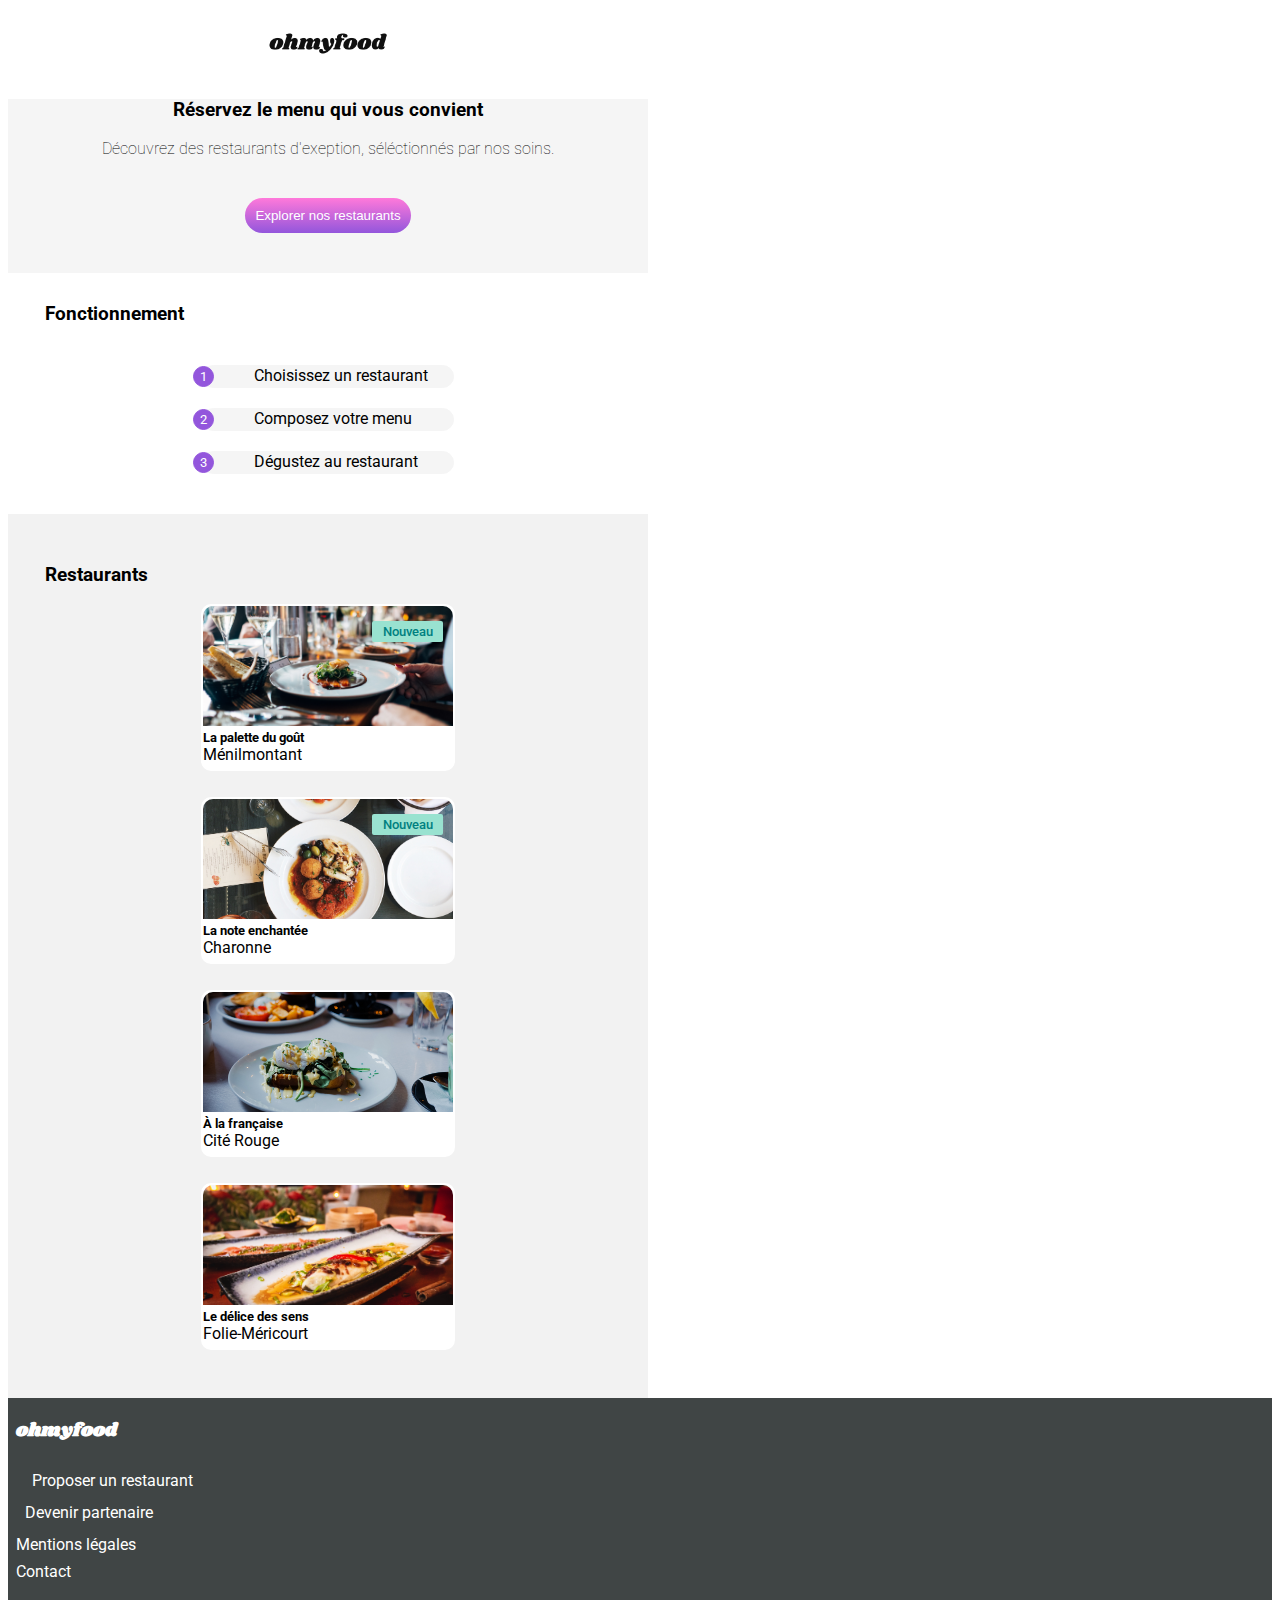
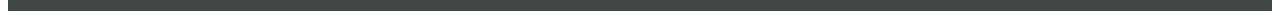
==== index.html @ 80c50f07 "First Commit" ====
<!DOCTYPE html>
<html>
<head>
	<title>ohmyfood</title>
	<meta charset="utf-8">
	<link rel="stylesheet" type="text/css" href="style.css">
	<link rel="preconnect" href="https://fonts.gstatic.com">
	<link rel="preconnect" href="https://fonts.gstatic.com">
	<link rel="preconnect" href="https://fonts.gstatic.com">
<link href="https://fonts.googleapis.com/css2?family=Roboto:wght@100&display=swap" rel="stylesheet">
	<link href="https://fonts.googleapis.com/css2?family=Roboto&display=swap" rel="stylesheet">
	<link rel="preconnect" href="https://fonts.gstatic.com">
	<link href="https://fonts.googleapis.com/css2?family=Shrikhand&display=swap" rel="stylesheet">
	<link rel="stylesheet" href="https://cdnjs.cloudflare.com/ajax/libs/font-awesome/5.15.1/css/all.min.css" integrity="sha512-+4zCK9k+qNFUR5X+cKL9EIR+ZOhtIloNl9GIKS57V1MyNsYpYcUrUeQc9vNfzsWfV28IaLL3i96P9sdNyeRssA==" crossorigin="anonymous" />

</head>
<body>
	<div class="main-container">
		<header>
			<div class="logo-header">
				<img src="./img/logo/ohmyfood.png" alt="">
			</div>
			<div class="header-container">
				<div class="gps">
					<i class="fas fa-map-marker-alt"></i>
				</div>
	
				<div class="header-title">
					<h3>Réservez le menu qui vous convient</h3>
					<p>Découvrez des restaurants d'exeption, séléctionnés par nos soins.</p>
				</div>
				<div class="bouton-resto">	
					<button>
						Explorer nos restaurants
					</button>
				</div>
			</div>
			
		</header>

		<div class="fonctionnement">
			<h3>Fonctionnement</h3>
			<div class="choices">
				<div class="choose">
					<div class="num-list">
						<p>1</p>
					</div>
					<div class="puces-fonctionnement">
						<i class="fas fa-mobile-alt"></i>
					</div>
					<p>Choisissez un restaurant</p>
				</div>
				<div class="choose">
					<div class="num-list">
						<p>2</p>
					</div>
					<div class="puces-fonctionnement">
						<i class="fas fa-list-ul"></i>
					</div>
					<p>Composez votre menu</p>
				</div>
				<div class="choose">
					<div class="num-list">
						<p>3</p>
					</div>
					<div class="puces-fonctionnement">
						<i class="fas fa-store"></i>
					</div>
					<p>Dégustez au restaurant</p>
				</div>
			</div>
		</div>
		<div class="restaurant-list">
			<h3>Restaurants</h3>
			<div class="cardrow">
				<a class="cardrow-link" href="menu-la-palette.html">
					<div class="card">
						<img src="./img/resto/palette.jpg" alt="">
						<p class="nouveau">Nouveau</p>
						<div class="card-infos">
							<div class="card-text">
								<h5>La palette du goût</h5>
								<p>Ménilmontant</p>
							</div>
							<div class="puce-card">
								<i class="far fa-heart"></i>
							</div>
						</div>
					</div>
				</a>
				<a class="cardrow-link" href="menu-la-note.html">
					<div class="card">
						<img src="./img/resto/enchantée.jpg" alt="">
						<p class="nouveau">Nouveau</p>
						<div class="card-infos">
							<div class="card-text">
								<h5>La note enchantée</h5>
								<p>Charonne</p>
							</div>	
							<div class="puce-card">
								<i class="far fa-heart"></i>
							</div>
						</div>
					</div>
				</a>
				<a class="cardrow-link" href="menu-france.html">
					<div class="card">
						<img src="./img/resto/french.jpg" alt="">
						<div class="card-infos">
							<div class="card-text">
								<h5>À la française</h5>
								<p>Cité Rouge</p>
							</div>
							<div class="puce-card">
								<i class="far fa-heart"></i>
							</div>
						</div>
					</div>
				</a>
				<a class="cardrow-link" href="menu-le-delice.html">
					<div class="card">
						<img src="./img/resto/délice.jpg" alt="">
						<div class="card-infos">
							<div class="card-text">
								<h5>Le délice des sens</h5>
								<p>Folie-Méricourt</p>
							</div>
							<div class="puce-card">
								<i class="far fa-heart"></i>
							</div>
						</div>
					</div>
				</a>
			</div>
		</div>
	</div>
		<footer>
			<div class="footertotal">
				<div class="footerheader">
					<div class="title-footer">
						<h3>ohmyfood</h3>
					</div>
				</div>
				<div class="main-footer">
					<div class="footer-puces">
						<div class="option-footer">
							<div class="puce-footer">
								<i class="fas fa-utensils"></i>
							</div>
							<p>Proposer un restaurant</p>
						</div>
						<div class="option-footer2">
							<div class="puce-footer2">
								<i class="fas fa-hands-helping"></i>
							</div>
							<p>Devenir partenaire</p>
						</div>
					</div>
				<div class="footer-text">
					<p>Mentions légales</p>
					<a href="mailto:omfcontact@gmail.com">Contact</a>
				</div>
			</div>
		</footer>
</body>
</html>
---- style.css ----
body{
	font-family: roboto;
}

.main-container{
	max-width: 640px;
	display: flex;
	flex-direction: column;
	justify-content: center;
}

.logo-header{
	text-align: center;
	transform: scale(0.3);
}

.header-container{
	text-align: center;
	background-color: #F5F5F5;
}

.header-title h3{
	font-weight: bolder;
}

.header-title p{
	font-weight: lighter;
}

.bouton-resto{
	text-align: center;
	padding: 40px;
}

.bouton-resto button{
	border: none;
	background: linear-gradient(#FF79DA, #9356DC );
	padding: 10px;
	color: white;
	border-radius: 20px;

}

.fonctionnement{
	display: flex;
	flex-direction: column;
	justify-content: center;
	padding-bottom: 30px;
}

.fonctionnement h3{
	margin: 0;
	margin-left: 37px;
	padding: 30px 0;
}

.choose{
	display: flex;
	align-items: baseline;
	background-color: #F5F5F5;
	border: 1px solid #F5F5F5;
	border-radius: 15px;
	margin: 10px;
	width: 250px;
}

.choose:hover .puces-fonctionnement i{
	color: #9356DC;
}

.choose:hover{
	background-color: #EBE1F0;
}

.puce-card i:hover{
	color: #9356DC;
	

}


.choices{
	display: flex;
	flex-direction: column;
	align-items: center;
}


.num-list{
	padding: 2px;
	background-color: #9356DC; 
	border: 1px solid #9356DC;
	border-radius: 50%;
	color: white;
	margin-left: -10px;
	width: 15px;
	height: 15px;
}

.num-list p{
	color: white;
	text-align: center;
	font-size: small;


}

.choose i{
	padding: 20px;
	color: #6C7070;
}

.restaurant-list{
	background-color: #F2F2F2;
	width: 100%;
	padding-top: 50px;
}

.restaurant-list h3{
	margin: 0;
	margin-left: 37px;
}

.cardrow{
	display: flex;
	flex-direction: column;
	margin-bottom: 40px;
}

.card-infos{
	display: flex;
	align-content: baseline;
	justify-content: space-between;
}

.nouveau{
	margin: 0;
	width: 65px;
	font-size: small;
	display: flex;
	justify-content: center;
	padding: 3px;
}

.card-text h5, p{
	margin: 0;
}

.cardrow-link{
	text-decoration: none;
	display: flex;
	justify-content: center;
}

.cardrow-link a, p, i, h5{
	color: black;
}

.card{
	background-color: white;
	width: 250px;
	margin-top: 10px;
	border: 2px solid white;
	border-radius: 10px;
	text-decoration: none;
	padding-bottom: 5px;
	position: relative;
}

.nouveau{
	background-color: #99E2D0;
	color: teal;
	font-weight: 500;
	position: absolute;
	right: 10px;
	top: 15px;
	border-radius: 2px;
}

.card-text{
	display: flex;
	flex-direction: column;
}

.puce-card{
	display: flex;
	justify-content: flex-end;
	padding-top: 10px;
	padding-right: 15px;
}

.card img{
	width: 250px;
	height: 120px;
	border-top-right-radius: 10px;
	border-top-left-radius: 10px;
	object-fit: cover;
}

.footerheader{
	display: flex;
	flex-direction: row;
	justify-content: flex-start;
}

.logofooter{
	padding-top: 30px;
	color: white;
	transform: scale(0.5);
	display: flex;
}

.title-footer{
	font-family: shrikhand;
	color: white;
	padding-left: 8px;
}

.title-footer h3{
	margin: 10 0;
}

.footertotal{
	display: flex;
	flex-direction: column;
	background-color: #404545;
	padding-bottom: 30px;
}

.puce-footer{
	display: flex;
	flex-direction: row;
}

.puce-footer2{
	display: flex;
	flex-direction: row;
}

.puce-footer i{
	color: white;
	padding: 8px;
}

.puce-footer2 i{
	color: white;
	padding: 6px;
}

.option-footer p{
	color: white;
	padding: 8px;
}

.option-footer2{
	display: flex;

}

.option-footer2 p{
	color: white;
	padding: 5px;
}

.footer-text p,a{
	color: white;
	text-decoration: none;
	padding: 8px;
}


.footer-puce{
	display: flex;
	flex-direction: column;
	align-items: baseline;
}

.option-footer{
	display: flex;

}
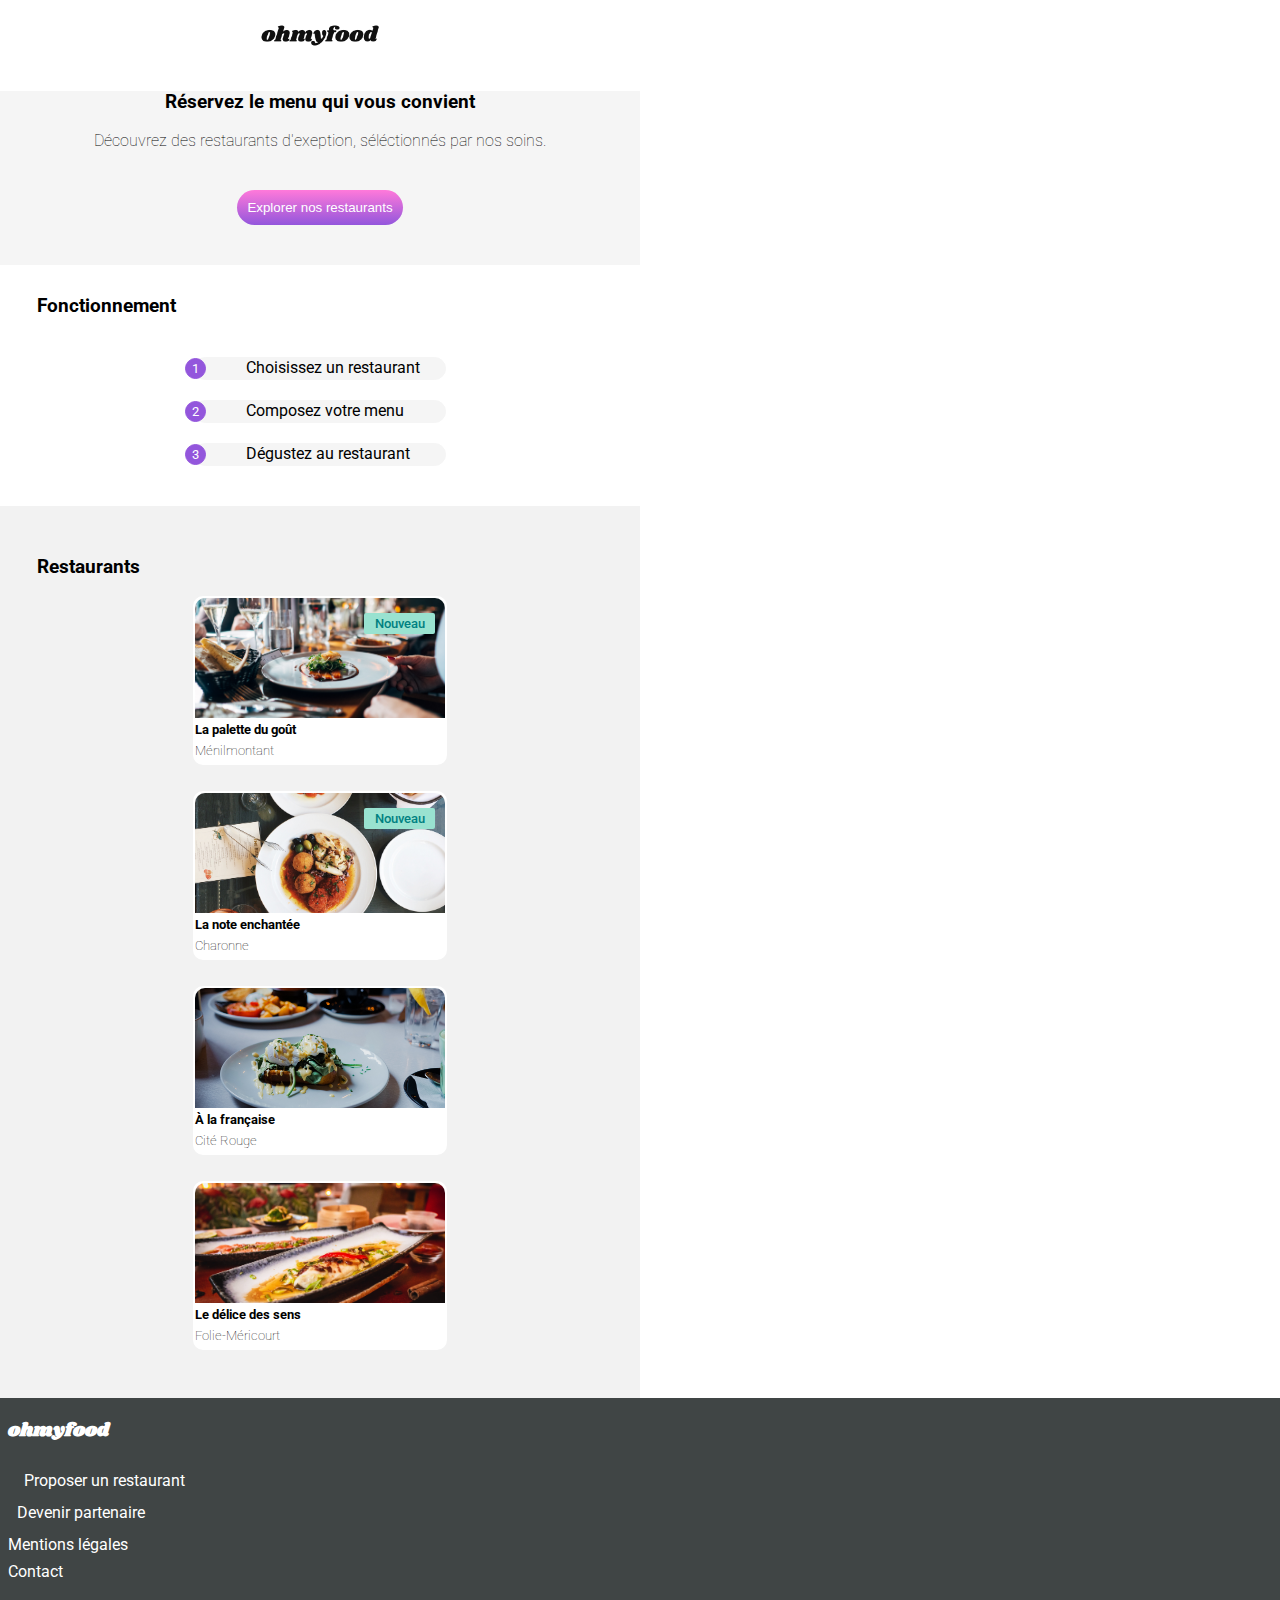
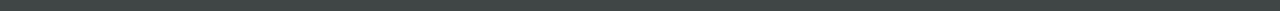
==== commit 29fc2a48: "ohmyfood full html CSS Without Animation" ====
--- a/index.html
+++ b/index.html
@@ -1,18 +1,18 @@
 <!DOCTYPE html>
-<html>
+<html lang="fr">
 <head>
 	<title>ohmyfood</title>
 	<meta charset="utf-8">
-	<link rel="stylesheet" type="text/css" href="style.css">
+	<meta name="viewport" content="width=device-width, initial-scale=1.0">
 	<link rel="preconnect" href="https://fonts.gstatic.com">
 	<link rel="preconnect" href="https://fonts.gstatic.com">
 	<link rel="preconnect" href="https://fonts.gstatic.com">
-<link href="https://fonts.googleapis.com/css2?family=Roboto:wght@100&display=swap" rel="stylesheet">
+	<link href="https://fonts.googleapis.com/css2?family=Roboto:wght@100&display=swap" rel="stylesheet">
 	<link href="https://fonts.googleapis.com/css2?family=Roboto&display=swap" rel="stylesheet">
 	<link rel="preconnect" href="https://fonts.gstatic.com">
 	<link href="https://fonts.googleapis.com/css2?family=Shrikhand&display=swap" rel="stylesheet">
 	<link rel="stylesheet" href="https://cdnjs.cloudflare.com/ajax/libs/font-awesome/5.15.1/css/all.min.css" integrity="sha512-+4zCK9k+qNFUR5X+cKL9EIR+ZOhtIloNl9GIKS57V1MyNsYpYcUrUeQc9vNfzsWfV28IaLL3i96P9sdNyeRssA==" crossorigin="anonymous" />
-
+	<link rel="stylesheet" type="text/css" href="style.css">
 </head>
 <body>
 	<div class="main-container">
--- a/style.css
+++ b/style.css
@@ -1,5 +1,8 @@
+/* STYLE INDEX.html*/
+
 body{
 	font-family: roboto;
+	margin: 0;
 }
 
 .main-container{
@@ -74,10 +77,7 @@
 
 .puce-card i:hover{
 	color: #9356DC;
-	
-
-}
-
+}
 
 .choices{
 	display: flex;
@@ -101,8 +101,6 @@
 	color: white;
 	text-align: center;
 	font-size: small;
-
-
 }
 
 .choose i{
@@ -268,7 +266,6 @@
 	padding: 8px;
 }
 
-
 .footer-puce{
 	display: flex;
 	flex-direction: column;
@@ -277,8 +274,122 @@
 
 .option-footer{
 	display: flex;
-
-}
-
-
-
+}
+
+
+
+/* STYLE MENUS*/
+
+
+
+.main-menu{
+	background-color: #F2F2F2;
+	border-top-left-radius: 40px;
+	border-top-right-radius: 40px;
+	margin-top: -40px;
+	z-index: 2;
+}
+
+.header-menu{
+	display: flex;
+	align-items: baseline;
+	justify-content: center;
+	z-index: 1;
+}
+
+.back-arrow{
+	position: absolute;
+	left: 10px;
+	top: 12px;
+}
+
+.puce-coeur-menu i{
+	margin-right: 30px;
+	font-weight: lighter;
+}
+
+.title-header h3{
+	font-family: shrikhand;
+	text-align: center;
+}
+
+.menu-img img{
+	object-fit: cover;
+	width: 640px;
+	height: 230px;
+	position: relative;
+}
+
+.title-menu{
+	display: flex;
+	align-items: baseline;
+	justify-content: space-between;
+	margin: 0 10px;
+}
+
+.title-menu h3{
+	font-family: shrikhand;
+	margin-left: 20px;
+}
+
+.title-h4{
+	font-weight: lighter;
+	border-bottom: 2px solid #99E2D0;
+	border-width: 50%;
+}
+
+.card-container{
+	display: flex;
+	flex-direction: column;
+}
+
+.card-menu{
+	display: flex;
+	justify-content: space-between;
+	background-color: white;
+	border-radius: 10px;
+	margin: 10px;
+	padding: 10px;
+	box-shadow: 3px 3px 3px 3px #F2F2F2;
+}
+
+.card-text{
+	display: flex;
+	flex-direction: column;
+
+}
+
+.card-text p{
+	font-size: smaller;
+	font-weight: lighter;
+	padding-top: 6px;
+}
+
+.card-text h5{
+	font-size: bolder;
+}
+
+.card-price{
+	display: flex;
+	flex-direction: column;
+	justify-content: flex-end;
+	font-size: small;
+}
+
+.order-container{
+	margin: 30px 0;
+	display: flex;
+	flex-direction: row;
+	justify-content: center;
+}
+
+.order button{
+	border:none;
+	text-align: center;
+	background: linear-gradient(#FF79DA, #9356DC );
+	padding: 10px 30px;
+	color: white;
+	border-radius: 20px;
+}
+
+
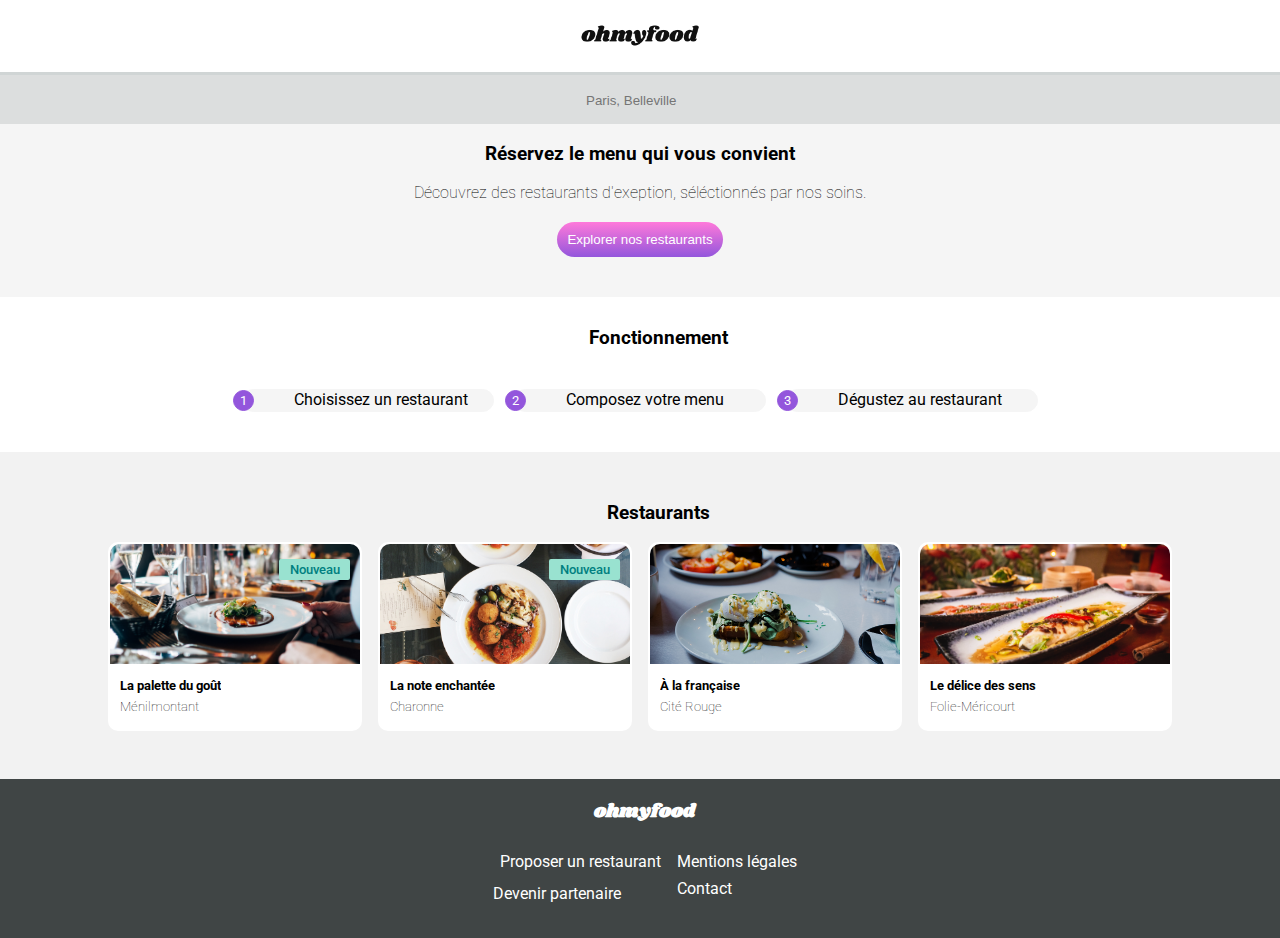
==== commit 15901e0a: "EVAL P3 Complete" ====
--- a/index.html
+++ b/index.html
@@ -16,13 +16,22 @@
 </head>
 <body>
 	<div class="main-container">
+		<div class="loader-spiner">
+			<div></div>
+			<div></div>
+		</div>
 		<header>
 			<div class="logo-header">
 				<img src="./img/logo/ohmyfood.png" alt="">
 			</div>
 			<div class="header-container">
-				<div class="gps">
-					<i class="fas fa-map-marker-alt"></i>
+				<div class="formulaire">
+					<div class="gps">
+						<i class="fas fa-map-marker-alt"></i>
+					</div>
+					<form action="post"	method="get">
+						<input class="search" type="text" placeholder="Paris, Belleville" >
+					</form>
 				</div>
 	
 				<div class="header-title">
@@ -35,7 +44,6 @@
 					</button>
 				</div>
 			</div>
-			
 		</header>
 
 		<div class="fonctionnement">
@@ -83,7 +91,8 @@
 								<p>Ménilmontant</p>
 							</div>
 							<div class="puce-card">
-								<i class="far fa-heart"></i>
+								<i class="far fa-heart coeur-vide"></i>
+								<i class="fas fa-heart coeur-plein"></i>
 							</div>
 						</div>
 					</div>
@@ -98,7 +107,8 @@
 								<p>Charonne</p>
 							</div>	
 							<div class="puce-card">
-								<i class="far fa-heart"></i>
+								<i class="far fa-heart coeur-vide"></i>
+								<i class="fas fa-heart coeur-plein"></i>
 							</div>
 						</div>
 					</div>
@@ -112,7 +122,8 @@
 								<p>Cité Rouge</p>
 							</div>
 							<div class="puce-card">
-								<i class="far fa-heart"></i>
+								<i class="far fa-heart coeur-vide"></i>
+								<i class="fas fa-heart coeur-plein"></i>
 							</div>
 						</div>
 					</div>
@@ -126,7 +137,8 @@
 								<p>Folie-Méricourt</p>
 							</div>
 							<div class="puce-card">
-								<i class="far fa-heart"></i>
+								<i class="far fa-heart coeur-vide"></i>
+								<i class="fas fa-heart coeur-plein"></i>
 							</div>
 						</div>
 					</div>
--- a/style.css
+++ b/style.css
@@ -6,22 +6,82 @@
 }
 
 .main-container{
-	max-width: 640px;
 	display: flex;
 	flex-direction: column;
 	justify-content: center;
 }
+
+.loader-spiner{
+	display: inline-block;
+	position: absolute;
+	width: 80px;
+	height: 80px;
+	right: 47%;
+}
+
+.loader-spiner div {
+	position: absolute;
+	border: 6px solid #FFF;
+	opacity: 1;
+	border-radius: 50%;
+	animation: spiner 2s cubic-bezier(0, 0.2, 0.8, 1) infinite;
+  }
+
+
+  .loader-spiner div:nth-child(2) {
+	animation-delay: -0.5s;
+  }
+  @keyframes spiner {
+	0% {
+	  top: 36px;
+	  left: 36px;
+	  width: 0;
+	  height: 0;
+	  opacity: 1;
+	}
+	100% {
+	  top: 0px;
+	  left: 0px;
+	  width: 72px;
+	  height: 72px;
+	  opacity: 0;
+	}
+  }
+  
 
 .logo-header{
 	text-align: center;
 	transform: scale(0.3);
 }
 
+.formulaire{
+	display: flex;
+	justify-content: center;
+	background-color: #DCDEDE;
+	padding: 15px 0;
+	border-top: 3px solid #d0d5d5;
+}
+
+.gps{
+	margin-left: 54px;
+}
+
+.search{
+	border: none;
+	background-color: #DCDEDE;
+	margin-left: 15px;
+}
+
+
 .header-container{
 	text-align: center;
 	background-color: #F5F5F5;
 }
 
+.header-title{
+	padding: 0 20px;
+}
+
 .header-title h3{
 	font-weight: bolder;
 }
@@ -32,7 +92,7 @@
 
 .bouton-resto{
 	text-align: center;
-	padding: 40px;
+	padding: 20px 40px 40px 40px;
 }
 
 .bouton-resto button{
@@ -41,7 +101,6 @@
 	padding: 10px;
 	color: white;
 	border-radius: 20px;
-
 }
 
 .fonctionnement{
@@ -75,9 +134,59 @@
 	background-color: #EBE1F0;
 }
 
-.puce-card i:hover{
+.coeur-plein{
+	opacity: 0;
+	transition: 2s;
+	transition: opacity 2s;
+
+}
+
+.puce-card:hover{
+	cursor: pointer;
+}
+
+
+.puce-card:hover .coeur-plein{
 	color: #9356DC;
-}
+	display: block;
+	cursor: pointer;
+	opacity: 0;
+	transition: opacity 2s;
+
+}
+
+.coeur-vide:hover{
+	opacity: 0;
+}
+
+.coeur-plein:hover{
+	opacity: 1;
+}
+
+
+.coeur-plein, .coeur-vide{
+	transition: opacity 1s;
+	position: absolute;
+}
+
+
+.puce-card .coeur-plein:hover{
+	color: #9356DC;
+	/* display: block; */
+	opacity: 1;
+}
+
+.puce-card:hover{
+	cursor: pointer;
+}
+
+
+.puce-card .coeur-vide:hover{
+	/* display: none; */
+	 opacity: 0;
+}
+
+
 
 .choices{
 	display: flex;
@@ -125,11 +234,11 @@
 	margin-bottom: 40px;
 }
 
-.card-infos{
+/* .card-infos{
 	display: flex;
 	align-content: baseline;
 	justify-content: space-between;
-}
+} */
 
 .nouveau{
 	margin: 0;
@@ -277,7 +386,6 @@
 }
 
 
-
 /* STYLE MENUS*/
 
 
@@ -288,6 +396,8 @@
 	border-top-right-radius: 40px;
 	margin-top: -40px;
 	z-index: 2;
+	position: relative;
+
 }
 
 .header-menu{
@@ -305,7 +415,41 @@
 
 .puce-coeur-menu i{
 	margin-right: 30px;
-	font-weight: lighter;
+}
+
+.coeur-menu-plein{
+	opacity: 0;
+	 position: absolute;
+	 top: 24px;
+	 right: 10px;
+	transition: opacity 2s;
+}
+
+.coeur-menu-vide:hover{
+	opacity: 0;
+}
+
+.coeur-menu-plein:hover{
+	opacity: 1;
+}
+
+.coeur-menu-plein, .coeur-menu-vide{
+	transition: opacity 1s;
+}
+
+.puce-coeur-menu .coeur-menu-plein:hover{
+	color: #9356DC;
+	/* display: block; */
+	opacity: 1;
+}
+
+.puce-coeur-menu:hover{
+	cursor: pointer;
+}
+
+.puce-coeur-menu .coeur-menu-vide:hover{
+	/* display: none; */
+	opacity: 0;
 }
 
 .title-header h3{
@@ -313,11 +457,27 @@
 	text-align: center;
 }
 
-.menu-img img{
-	object-fit: cover;
-	width: 640px;
-	height: 230px;
+
+.menu-img{
+	background-size: cover;
+	min-height: 230px;
 	position: relative;
+}
+
+.menu-img-palette{
+	background-image: url("./img/resto/palette.jpg");
+}
+
+.menu-img-french{
+	background-image: url("./img/resto/french.jpg");
+}
+
+.menu-img-delice{
+	background-image: url("./img/resto/délice.jpg");
+}
+
+.menu-img-note{
+	background-image: url("./img/resto/enchantée.jpg");
 }
 
 .title-menu{
@@ -334,14 +494,42 @@
 
 .title-h4{
 	font-weight: lighter;
-	border-bottom: 2px solid #99E2D0;
-	border-width: 50%;
+	margin: 0 0 0 14px;
+	
+}
+
+hr{
+	border: 1px solid #99E2D0;
+	width: 10%;
+	margin:4px 0 0 14px;
+	padding: 0;
 }
 
 .card-container{
 	display: flex;
 	flex-direction: column;
-}
+	padding: 10px 0;
+}
+
+@keyframes apparition-menu{
+	0% {
+	  transform: translateY(-100%);
+	  opacity: 0;
+	}
+	100% {
+	  transform: translateY(0);
+	  opacity: 1;
+	}
+  }
+
+  .card-menu:nth-child(2){
+	  animation-delay: 0.5s;
+  }
+
+  .card-menu:nth-child(3){
+	  animation-delay: 1s;
+  }
+
 
 .card-menu{
 	display: flex;
@@ -349,35 +537,96 @@
 	background-color: white;
 	border-radius: 10px;
 	margin: 10px;
+	box-shadow: 3px 3px 3px 3px #F2F2F2;
+	opacity: 0;
+	animation-fill-mode: forwards;
+	animation-name: apparition-menu;
+	animation-timing-function: ease-in-out;
+	animation-duration: 0.5s;
+}
+
+.puce-check{
+	display: flex;
+	justify-content: center;
+	align-items: center;
+	background-color: #99E2D0 ;
+	border-top-right-radius: 10px;
+	border-bottom-right-radius: 10px;
+	width: 0;
+	overflow: hidden;
+}
+
+.puce-check i{
+	color: white;
+	margin: 6px;
+	transform: rotate(0deg);
+}
+
+.card-menu:hover{
+	cursor: pointer;
+}
+
+.card-menu:hover .puce-check{
+	width: 40px;
+}
+
+.card-menu:hover .puce-check,
+.card-menu:not(:hover) .puce-check,
+.card-menu:hover .puce-check i,
+.card-menu:not(:hover) .puce-check i{
+	transition: transform 0.3s, width 0.3s linear ;
+}
+
+.card-menu:hover .puce-check i{
+	transform: rotate(360deg);
+}
+
+
+.card-menu:hover .card-infos{
+	width: 85%;
+	transition: width 0.3s linear;
+}
+
+.card-infos{
+	display: flex;
+	justify-content: space-between;
+	width: 98%;
+}
+
+.card-text{
+	display: flex;
+	flex-direction: column;
 	padding: 10px;
-	box-shadow: 3px 3px 3px 3px #F2F2F2;
-}
-
-.card-text{
-	display: flex;
-	flex-direction: column;
-
+	overflow: hidden;
 }
 
 .card-text p{
 	font-size: smaller;
 	font-weight: lighter;
 	padding-top: 6px;
+	
 }
 
 .card-text h5{
 	font-size: bolder;
 }
 
+.card-text h5 ,.card-text p{
+	white-space: nowrap;
+	overflow: hidden;
+	text-overflow: ellipsis;
+}
+
 .card-price{
 	display: flex;
 	flex-direction: column;
 	justify-content: flex-end;
 	font-size: small;
+	padding: 10px;
 }
 
 .order-container{
-	margin: 30px 0;
+	margin: 30px 0 60px 0;
 	display: flex;
 	flex-direction: row;
 	justify-content: center;
@@ -393,3 +642,66 @@
 }
 
 
+/* MEDIAS QUERIES INDEX*/
+
+
+@media screen and (min-width: 768px){
+	.choices{
+		display: flex;
+		justify-content: center;
+		flex-direction: row;
+		flex-wrap: wrap;
+	}
+
+	.fonctionnement h3,.restaurant-list h3{
+		text-align: center;
+	}
+
+	.cardrow{
+		display: flex;
+		justify-content: center;
+		flex-direction: row;
+		flex-wrap: wrap;
+	}
+
+	.footerheader{
+		display: flex;
+		justify-content: center;
+	}
+
+	.main-footer{
+		display: flex;
+		justify-content: center;
+	}
+
+	.footer-puce{
+		display: flex;
+		justify-content: space-between;
+	}
+}
+
+
+/* MEDIAS QUERIES MENUS */
+
+@media screen and (min-width: 768px){
+	
+	.card-container{
+		margin: 0 30%;
+		display: flex;
+		justify-content: center;
+	}
+
+	.title-h4{
+		text-align: center;
+	}
+
+	hr{
+		margin: 4px;
+		width: 100%;
+	}
+	
+
+
+}
+
+
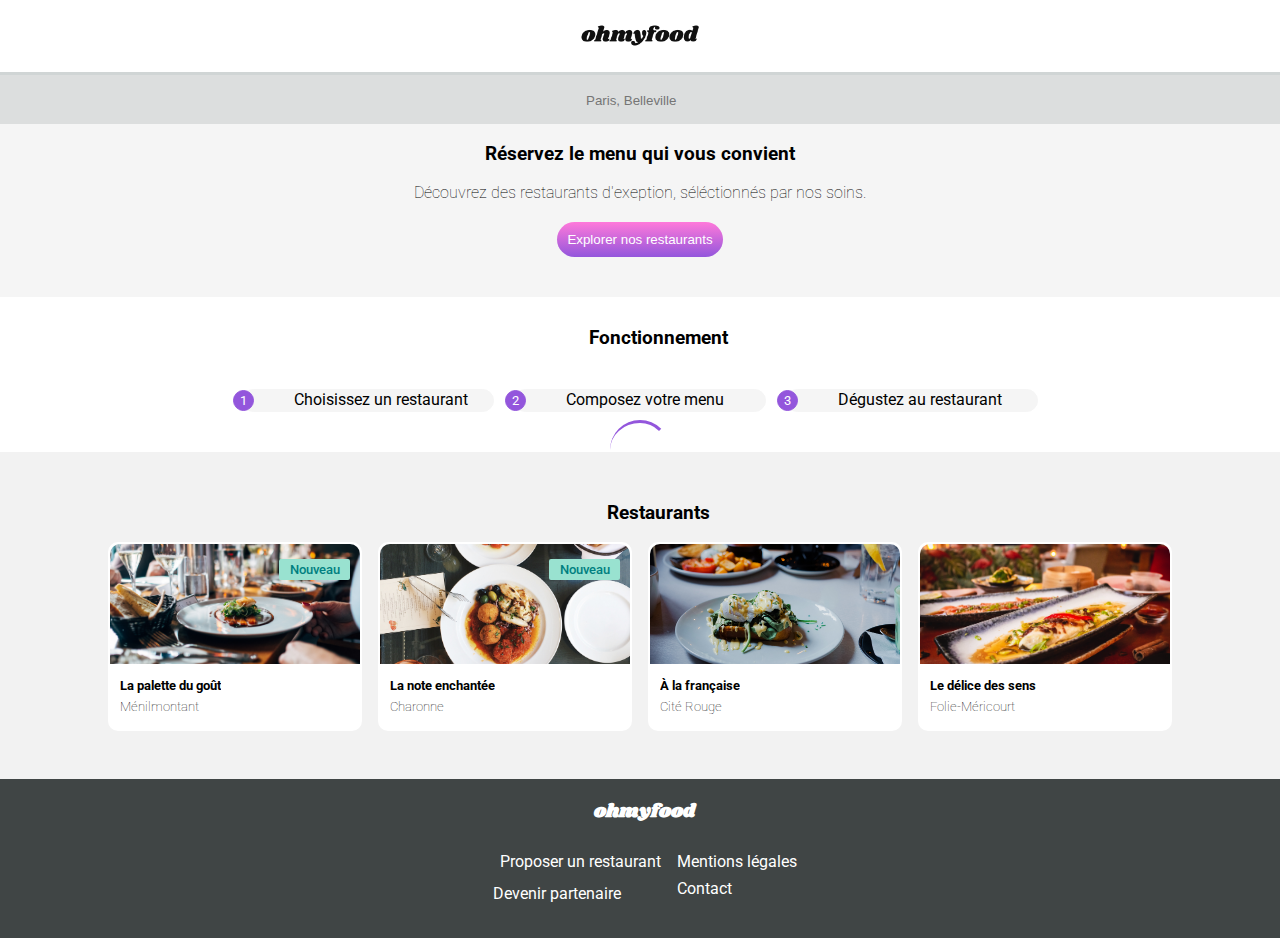
==== commit 68257170: "P3 problem spinner" ====
--- a/index.html
+++ b/index.html
@@ -16,10 +16,12 @@
 </head>
 <body>
 	<div class="main-container">
-		<div class="loader-spiner">
-			<div></div>
-			<div></div>
+
+		<div class="spinner-container">
+			<div class="loader-spinner">
+			</div>
 		</div>
+		
 		<header>
 			<div class="logo-header">
 				<img src="./img/logo/ohmyfood.png" alt="">
--- a/style.css
+++ b/style.css
@@ -11,43 +11,52 @@
 	justify-content: center;
 }
 
-.loader-spiner{
-	display: inline-block;
+
+
+.loader-spinner::before{
+	content: "";
+	box-sizing: border-box;
 	position: absolute;
-	width: 80px;
-	height: 80px;
-	right: 47%;
-}
-
-.loader-spiner div {
-	position: absolute;
-	border: 6px solid #FFF;
-	opacity: 1;
+	top: 50%;
+	left: 50%;
+	height: 60px;
+	width: 60px;
+	margin-top: -30px;
+	margin-left: -30px;
 	border-radius: 50%;
-	animation: spiner 2s cubic-bezier(0, 0.2, 0.8, 1) infinite;
-  }
-
-
-  .loader-spiner div:nth-child(2) {
-	animation-delay: -0.5s;
-  }
-  @keyframes spiner {
+	border-right: 3px solid transparent;
+	border-top: 3px solid #9356DC;
+	animation: spinner 0.6s linear infinite;
+}
+
+.loader-spinner::after{
+	display: none;
+}
+
+
+@keyframes spinner {
+
+	to{
+		transform: rotate(360deg);
+	}	
+}	
+
+.loader-spinner {
+	animation: disapear 4s;
+}
+
+
+@keyframes disapear {
 	0% {
-	  top: 36px;
-	  left: 36px;
-	  width: 0;
-	  height: 0;
-	  opacity: 1;
+ 		opacity: 1;
+	}
+	50% {
+		opacity: 0.5;
 	}
 	100% {
-	  top: 0px;
-	  left: 0px;
-	  width: 72px;
-	  height: 72px;
-	  opacity: 0;
-	}
-  }
-  
+		opacity: 0;
+	}
+}
 
 .logo-header{
 	text-align: center;
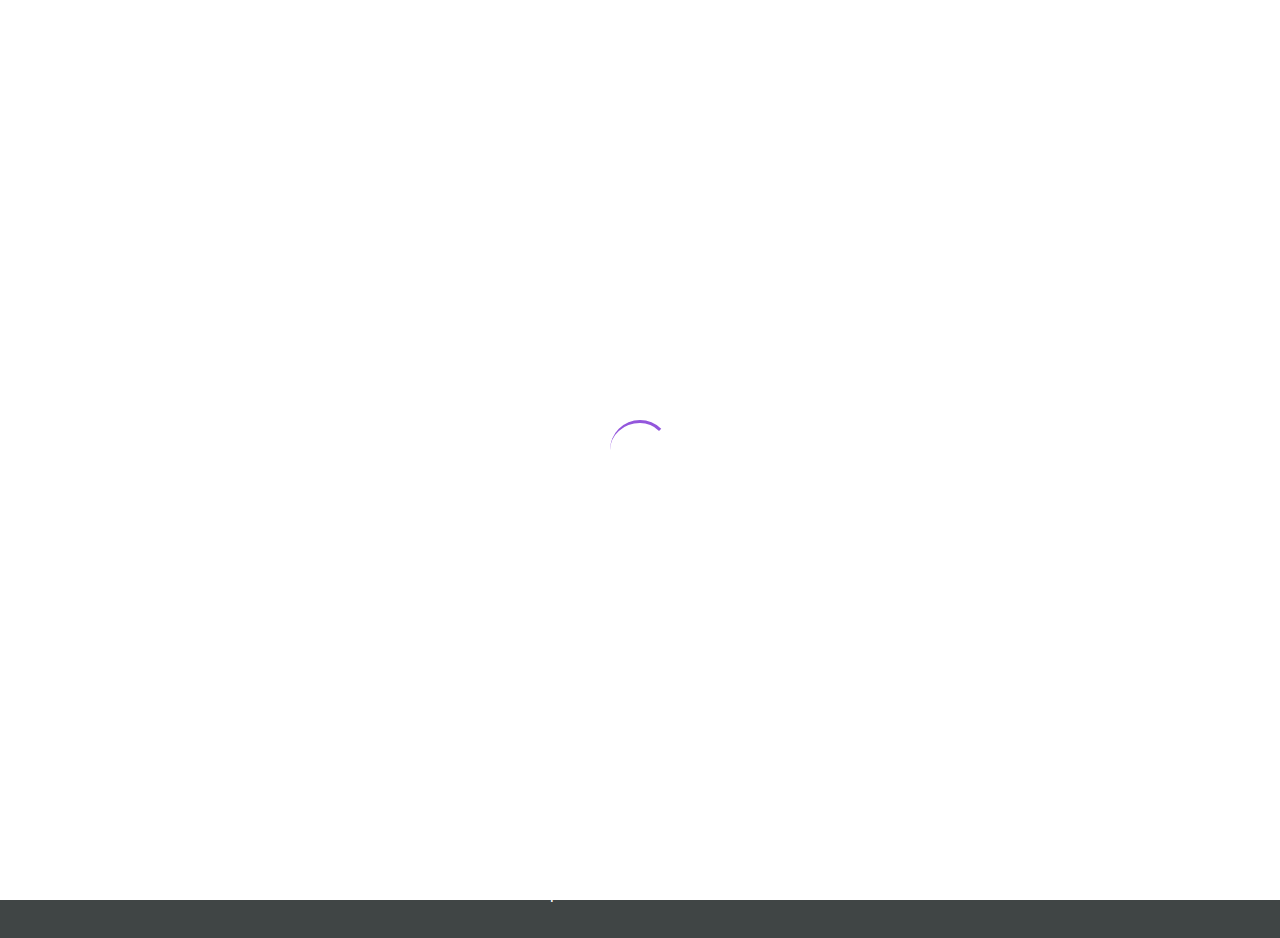
==== commit e9a1379c: "EVAL P3 Pedron" ====
--- a/index.html
+++ b/index.html
@@ -19,9 +19,9 @@
 
 		<div class="spinner-container">
 			<div class="loader-spinner">
+				<div></div>
 			</div>
 		</div>
-		
 		<header>
 			<div class="logo-header">
 				<img src="./img/logo/ohmyfood.png" alt="">
--- a/style.css
+++ b/style.css
@@ -11,12 +11,26 @@
 	justify-content: center;
 }
 
-
-
-.loader-spinner::before{
+.spinner-container{
+	background: white;
+	z-index: 4;
+	width: 100%;
+	height: 100%;
+	position: absolute;
+	top: 0;
+	left: 0;
+	right: 0;
+	bottom: auto;
+	animation-name: disappear;
+	animation-delay: 3s;
+	animation-fill-mode: forwards;
+}
+
+.loader-spinner{
 	content: "";
+	z-index: 3;
 	box-sizing: border-box;
-	position: absolute;
+	position: fixed;
 	top: 50%;
 	left: 50%;
 	height: 60px;
@@ -26,13 +40,8 @@
 	border-radius: 50%;
 	border-right: 3px solid transparent;
 	border-top: 3px solid #9356DC;
-	animation: spinner 0.6s linear infinite;
-}
-
-.loader-spinner::after{
-	display: none;
-}
-
+	animation: spinner 0.5s linear infinite;
+}
 
 @keyframes spinner {
 
@@ -41,20 +50,15 @@
 	}	
 }	
 
-.loader-spinner {
-	animation: disapear 4s;
-}
-
-
-@keyframes disapear {
+@keyframes disappear {
 	0% {
- 		opacity: 1;
-	}
-	50% {
-		opacity: 0.5;
+		opacity: 1;
+		z-index: 3;
 	}
 	100% {
 		opacity: 0;
+		z-index: -1;
+		display: none;
 	}
 }
 
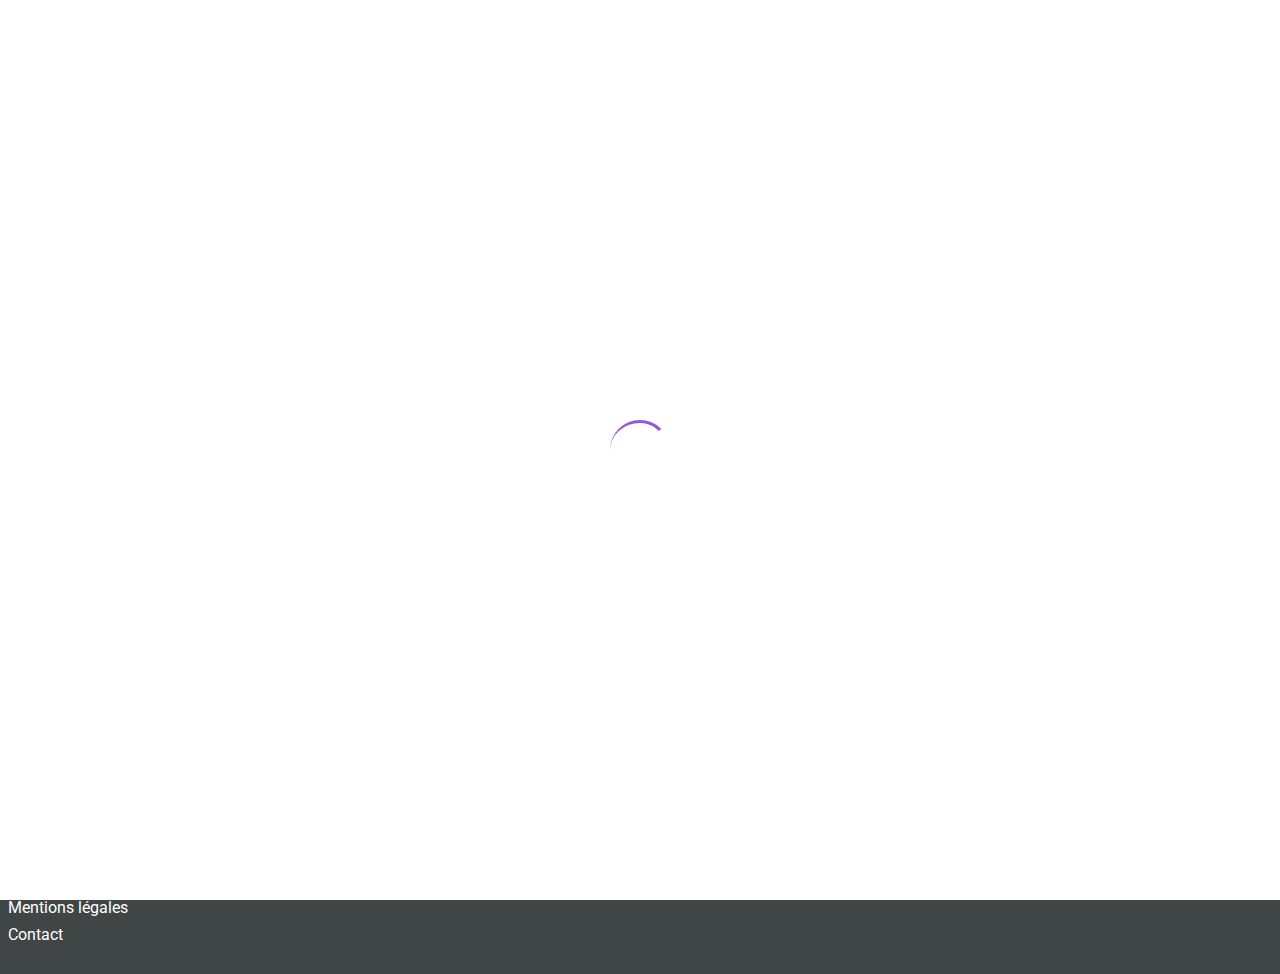
==== commit 55d53216: "P3 Pedron Complete" ====
--- a/index.html
+++ b/index.html
@@ -148,34 +148,35 @@
 			</div>
 		</div>
 	</div>
-		<footer>
-			<div class="footertotal">
-				<div class="footerheader">
-					<div class="title-footer">
-						<h3>ohmyfood</h3>
+	<footer>
+		<div class="footertotal">
+			<div class="footerheader">
+				<div class="title-footer">
+					<h3>ohmyfood</h3>
+				</div>
+			</div>
+			<div class="main-footer">
+				<div class="footer-puces">
+					<div class="option-footer">
+						<div class="puce-footer">
+							<i class="fas fa-utensils"></i>
+						</div>
+						<p>Proposer un restaurant</p>
+					</div>
+					<div class="option-footer2">
+						<div class="puce-footer2">
+							<i class="fas fa-hands-helping"></i>
+						</div>
+						<p>Devenir partenaire</p>
 					</div>
 				</div>
-				<div class="main-footer">
-					<div class="footer-puces">
-						<div class="option-footer">
-							<div class="puce-footer">
-								<i class="fas fa-utensils"></i>
-							</div>
-							<p>Proposer un restaurant</p>
-						</div>
-						<div class="option-footer2">
-							<div class="puce-footer2">
-								<i class="fas fa-hands-helping"></i>
-							</div>
-							<p>Devenir partenaire</p>
-						</div>
-					</div>
-				<div class="footer-text">
-					<p>Mentions légales</p>
-					<a href="mailto:omfcontact@gmail.com">Contact</a>
-				</div>
 			</div>
-		</footer>
+			<div class="footer-text">
+				<p>Mentions légales</p>
+				<a href="mailto:omfcontact@gmail.com">Contact</a>
+			</div>
+		</div>
+	</footer>
 </body>
 </html>
 
--- a/style.css
+++ b/style.css
@@ -108,6 +108,11 @@
 	padding: 20px 40px 40px 40px;
 }
 
+.bouton-resto button:hover{
+	background:#da69ba;
+	box-shadow: 0px 0px 6px rgba(0, 0, 0, .6);
+}
+
 .bouton-resto button{
 	border: none;
 	background: linear-gradient(#FF79DA, #9356DC );
@@ -337,7 +342,7 @@
 }
 
 .title-footer h3{
-	margin: 10 0;
+	margin: 10px 0;
 }
 
 .footertotal{
@@ -620,9 +625,6 @@
 	
 }
 
-.card-text h5{
-	font-size: bolder;
-}
 
 .card-text h5 ,.card-text p{
 	white-space: nowrap;
@@ -652,6 +654,12 @@
 	padding: 10px 30px;
 	color: white;
 	border-radius: 20px;
+}
+
+.order button:hover{
+	background:#da69ba;
+	box-shadow: 0px 0px 6px rgba(0, 0, 0, .6);
+
 }
 
 
